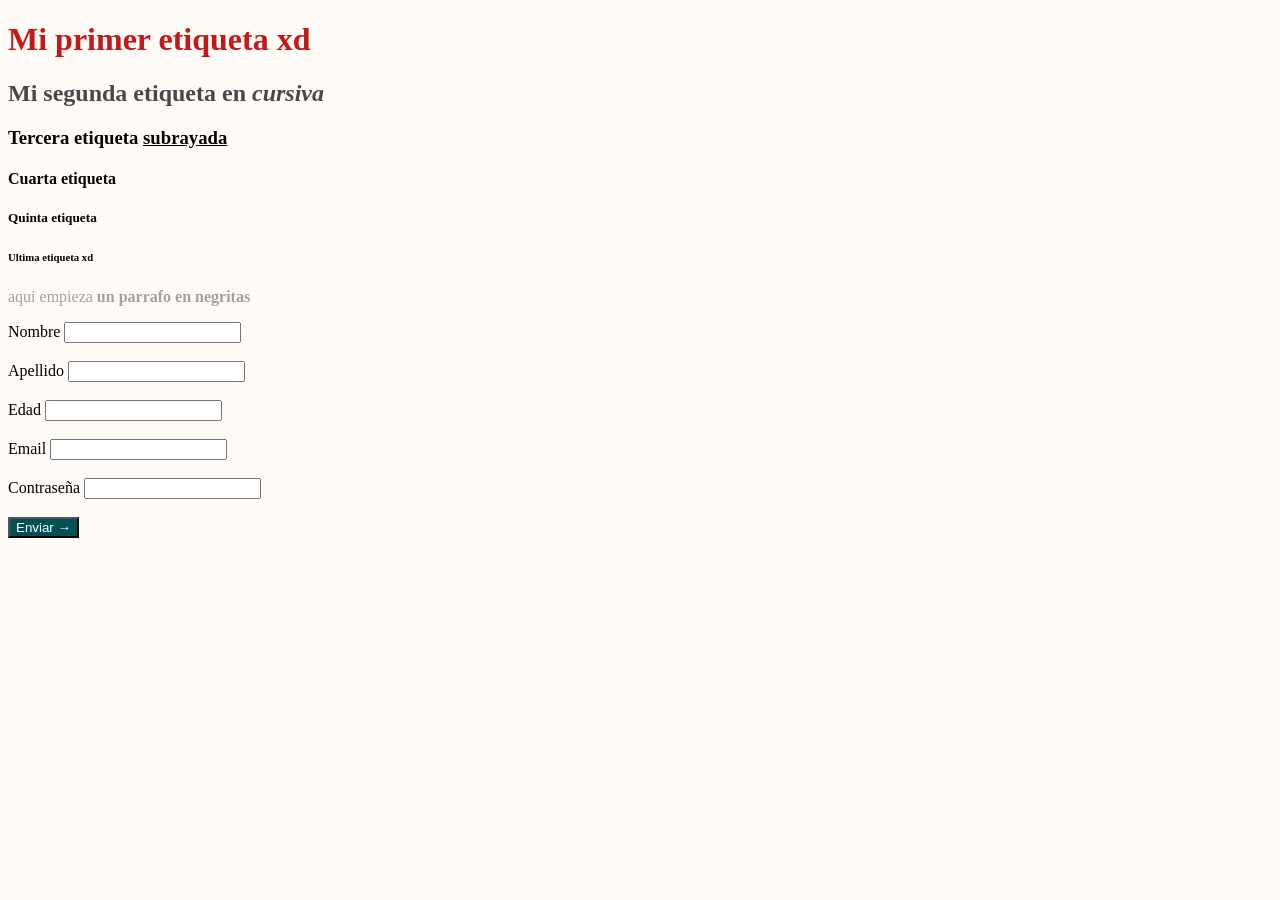
==== index.html @ 4a9c549a "cambios" ====
<!DOCTYPE html>
<html lang="en">
<head>
    <meta charset="UTF-8">
    <meta http-equiv="X-UA-Compatible" content="IE=edge">
    <meta name="viewport" content="width=device-width, initial-scale=1.0">
    <title>Documento gg</title>
    <link rel="stylesheet" href="/styles.css">
</head>
<body>
    <h1>Mi primer etiqueta xd</h1>

    <h2>
        Mi segunda etiqueta en <i>cursiva</i>
    </h2>
    <h3>
        Tercera etiqueta <u>subrayada</u>
    </h3>
    <h4>
        Cuarta etiqueta
    </h4>
    <h5>
        Quinta etiqueta
    </h5>
    <h6>
        Ultima etiqueta xd
    </h6>
    <p>aqui empieza <b>un parrafo en negritas</b></p>
    <!-- <input type="text"> <br> <br> -->
    <form action="">
        Nombre <input type="text"> <br> <br>
        Apellido <input type="text"> <br> <br>
        Edad <input type="number"> <br> <br>
        Email <input type="email"> <br> <br>
        Contraseña <input type="password"> <br> <br>  
        <button type="submit"> Enviar &rarr;</button> <br> <br>
        <img src="https://getmatcha.com/wp-content/themes/getmatcha/img/capterra.png" alt=""> 
    </form>
    
</body>
</html>
---- styles.css ----
h1 {
    color: #c51818;
}
h2 {
    color: #46484c;
}
p {
    color: #8b8b8bcc;
}

button {
    color: #fff;
    background: #025157;
}

body {
    background-color: #fffbf7;
}
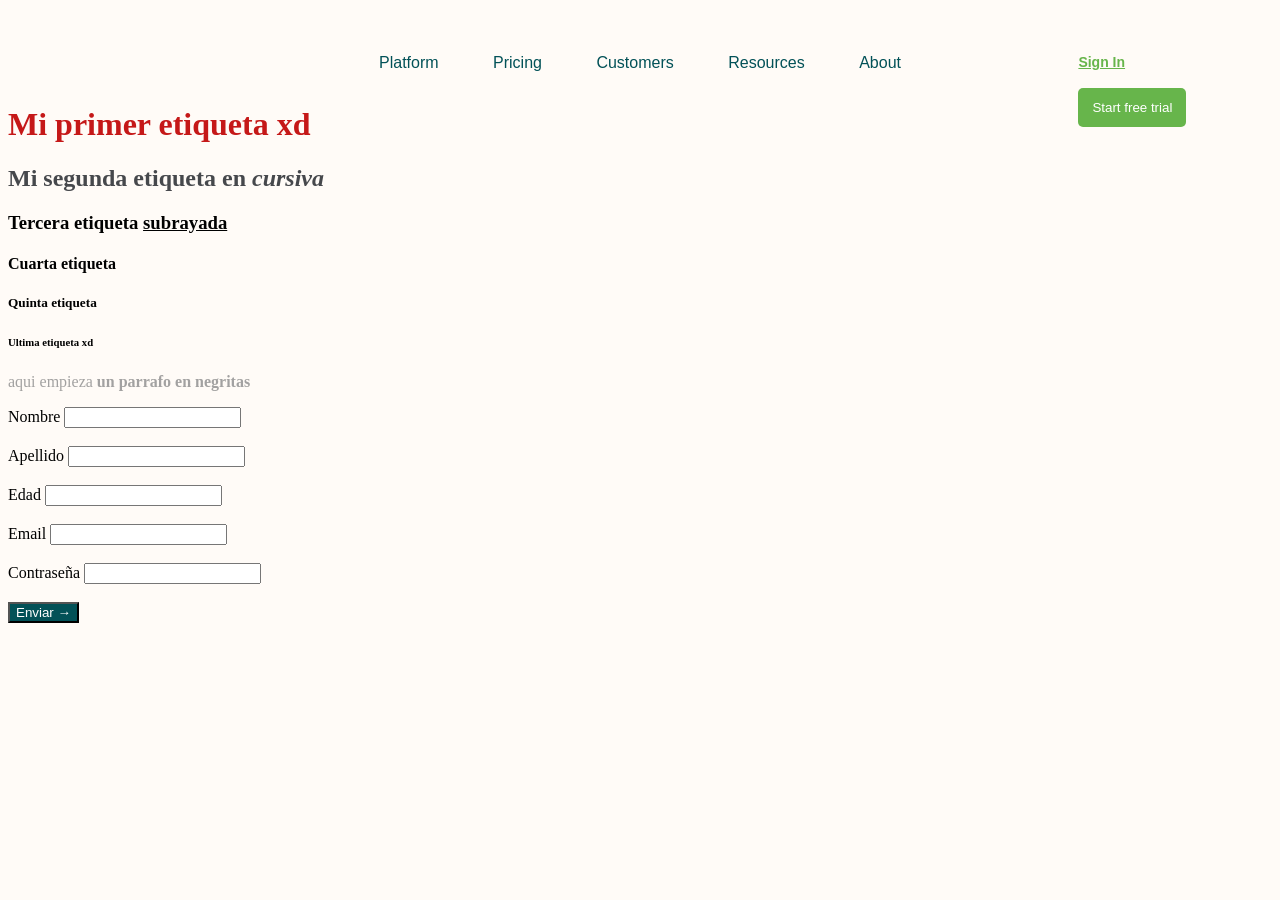
==== commit 88a22a38: "sesion 2" ====
--- a/index.html
+++ b/index.html
@@ -1,13 +1,34 @@
 <!DOCTYPE html>
 <html lang="en">
+
 <head>
     <meta charset="UTF-8">
     <meta http-equiv="X-UA-Compatible" content="IE=edge">
     <meta name="viewport" content="width=device-width, initial-scale=1.0">
     <title>Documento gg</title>
-    <link rel="stylesheet" href="/styles.css">
+    <link rel="stylesheet" href="./styles.css">
+
 </head>
+
 <body>
+    <header class="header">
+        <a href="/index.html" class="logo">
+            <img src="https://getmatcha.com/wp-content/themes/getmatcha/img/footer_logo.svg" alt="">
+        </a>
+        <nav class="navbar"
+            <ul>
+                <li class="menu">Platform</li>
+                <li class="menu">Pricing</li>
+                <li class="menu">Customers</li>
+                <li class="menu">Resources</li>
+                <li class="menu">About</li>
+            </ul>
+        </nav>
+        <div class="actions">
+            <a href="./login">Sign In</a>
+            <button>Start free trial</button>
+        </div>
+    </header>
     <h1>Mi primer etiqueta xd</h1>
 
     <h2>
@@ -32,10 +53,11 @@
         Apellido <input type="text"> <br> <br>
         Edad <input type="number"> <br> <br>
         Email <input type="email"> <br> <br>
-        Contraseña <input type="password"> <br> <br>  
+        Contraseña <input type="password"> <br> <br>
         <button type="submit"> Enviar &rarr;</button> <br> <br>
-        <img src="https://getmatcha.com/wp-content/themes/getmatcha/img/capterra.png" alt=""> 
+        <img src="https://getmatcha.com/wp-content/themes/getmatcha/img/capterra.png" alt="">
     </form>
-    
+
 </body>
+
 </html>
--- a/styles.css
+++ b/styles.css
@@ -16,3 +16,55 @@
 body {
     background-color: #fffbf7;
 }
+.header {
+    margin: 40px 20px 0 20px;
+    font-size: 0;
+    height: 45px;
+}
+  li{
+      display: inline;
+  }
+  .header > * {
+      display: inline-block;
+      font-size: 16px;
+      vertical-align: middle;
+      height: 45px;
+      line-height: 45px;
+      font-family: sans-serif;
+  }
+.logo{
+    width: 15%;
+}
+.navbar{
+    width: 70%;
+    text-align: center;
+    color: #025157;
+    font-weight: 500;
+}
+.menu {
+    display: inline;
+    margin-right: 25px;
+    margin-left: 25px;
+    color: #025157;
+  }
+.actions{
+    width: 15%;
+    text-align: left;
+    font-size: 14px;
+    font-weight: 700;
+}
+.actions > * {
+    margin-right: 10px;
+    margin-left: 10px;
+  }
+  .actions a {
+    color: #67b54b;
+  }
+  
+  .actions button {
+    color: white;
+    background-color: #67b54b;
+    padding: 12px 14px 12px 14px;
+    border: 0;
+    border-radius: 5px;
+  }
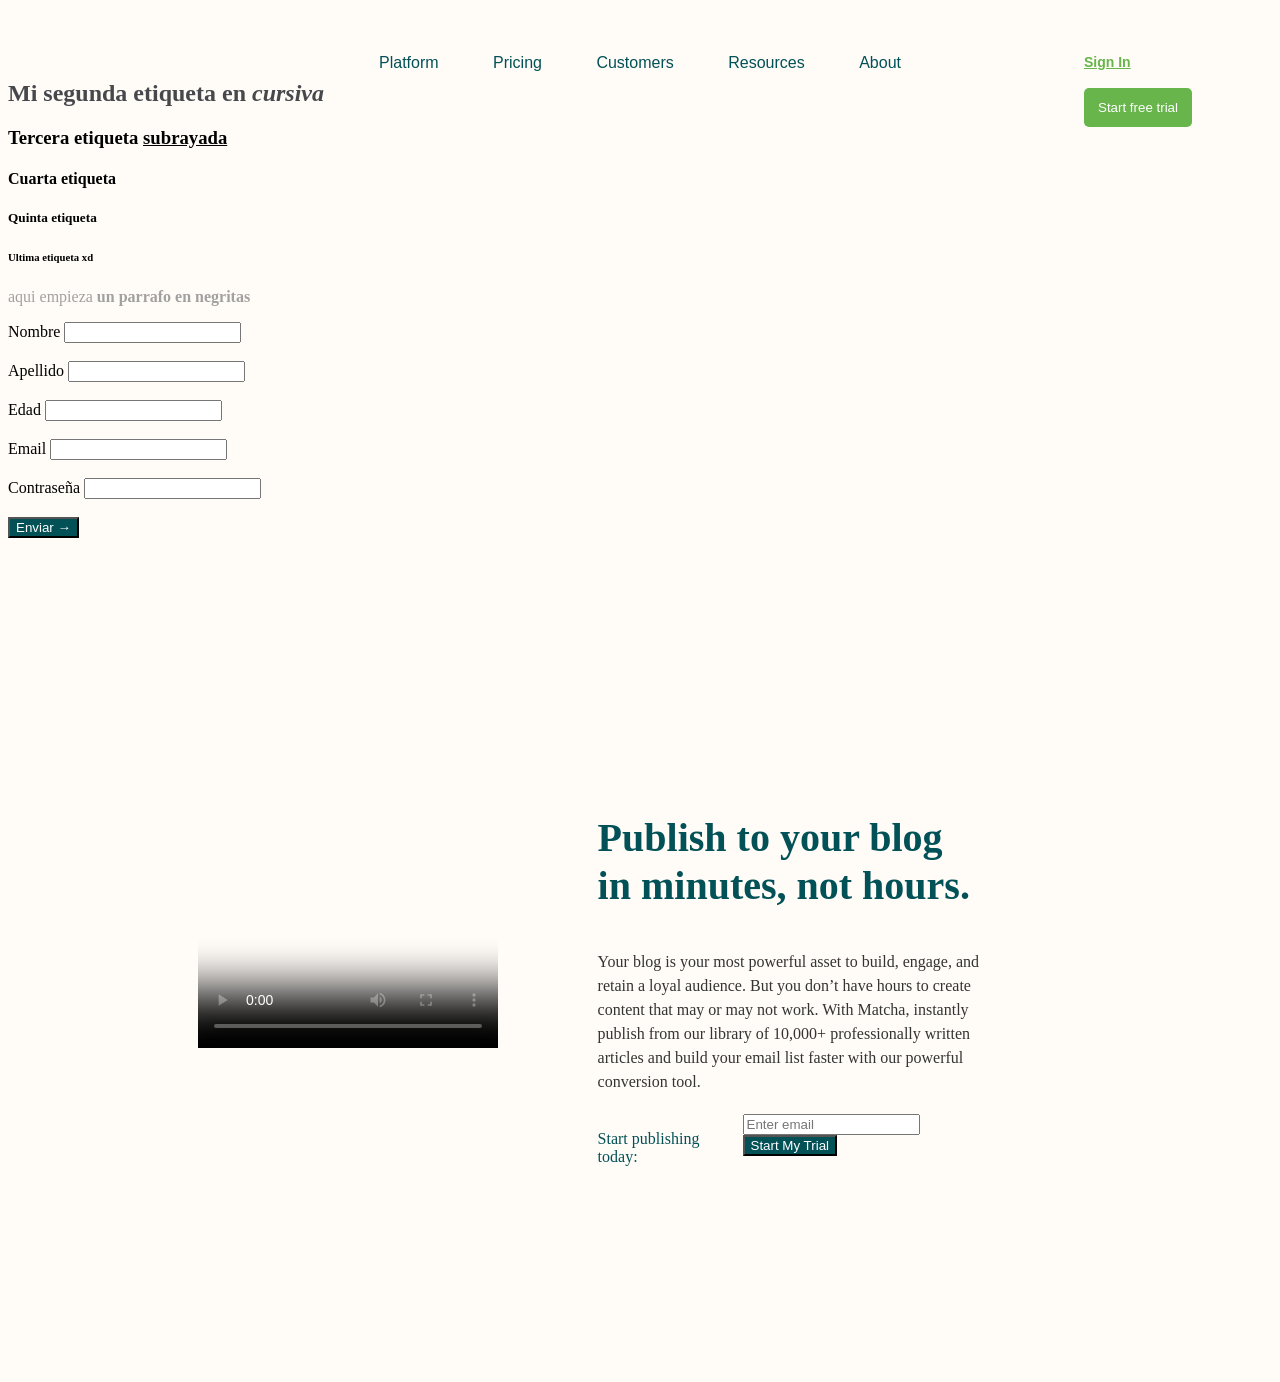
==== commit e9bab3c7: "video" ====
--- a/index.html
+++ b/index.html
@@ -11,24 +11,25 @@
 </head>
 
 <body>
-    <header class="header">
-        <a href="/index.html" class="logo">
-            <img src="https://getmatcha.com/wp-content/themes/getmatcha/img/footer_logo.svg" alt="">
-        </a>
-        <nav class="navbar"
-            <ul>
+    <section class="fixed-header">
+        <header class="header">
+            <a href="/index.html" class="logo">
+                <img src="https://getmatcha.com/wp-content/themes/getmatcha/img/footer_logo.svg" alt="">
+            </a>
+            <nav class="navbar" <ul>
                 <li class="menu">Platform</li>
                 <li class="menu">Pricing</li>
                 <li class="menu">Customers</li>
                 <li class="menu">Resources</li>
                 <li class="menu">About</li>
-            </ul>
-        </nav>
-        <div class="actions">
-            <a href="./login">Sign In</a>
-            <button>Start free trial</button>
-        </div>
-    </header>
+                </ul>
+            </nav>
+            <div class="actions">
+                <a href="./login">Sign In</a>
+                <button>Start free trial</button>
+            </div>
+        </header>
+    </section>
     <h1>Mi primer etiqueta xd</h1>
 
     <h2>
@@ -57,6 +58,38 @@
         <button type="submit"> Enviar &rarr;</button> <br> <br>
         <img src="https://getmatcha.com/wp-content/themes/getmatcha/img/capterra.png" alt="">
     </form>
+    <section class="videopub">
+        <article class="video">
+            <video controls
+                poster="https://upload.wikimedia.org/wikipedia/commons/thumb/a/a6/Anonymous_emblem.svg/245px-Anonymous_emblem.svg.png"
+                src="https://cdn.videvo.net/videvo_files/video/premium/video0036/small_watermarked/computer_code00_preview.mp4
+    ">
+                <source type="video/webm"
+                    src="https://cdn.videvo.net/videvo_files/video/premium/video0036/small_watermarked/computer_code00_preview.webm" />
+                <source type="video/mp4"
+                    src="https://cdn.videvo.net/videvo_files/video/premium/video0036/small_watermarked/computer_code00_preview.mp4" />
+            </video>
+            <img src="https://getmatcha.com/wp-content/themes/getmatcha/img/see_how_it_works.png" alt="" />
+        </article>
+
+        <article class="publish">
+            <h3>Publish to your blog in minutes, not hours.</h3>
+            <p>
+                Your blog is your most powerful asset to build, engage, and retain a loyal
+                audience. But you don’t have hours to create content that may or may not
+                work. With Matcha, instantly publish from our library of 10,000+
+                professionally written articles and build your email list faster with our
+                powerful conversion tool.
+            </p>
+            <form>
+                <p>Start publishing today:</p>
+                <div>
+                    <input type="text" placeholder="Enter email" />
+                    <button>Start My Trial</button>
+                </div>
+            </form>
+        </article>
+    </section>
 
 </body>
 
--- a/styles.css
+++ b/styles.css
@@ -67,4 +67,56 @@
     padding: 12px 14px 12px 14px;
     border: 0;
     border-radius: 5px;
-  }+  }
+
+  .videopub{
+      display: flex;
+      width: 70%;
+      margin: 100px auto;
+      align-items: center;
+  }
+  .publish {
+    margin: 100px;
+  }
+  .publish h3 {
+    font-family: "Alegreya", serif;
+    font-size: 40px;
+    line-height: 48px;
+    color: #025157;
+  }
+  
+  .publish > p {
+    font-size: 16px;
+    color: #343434;
+    line-height: 1.5;
+    margin-bottom: 20px;
+  }
+  
+  .publish > form {
+    display: flex;
+  }
+  
+  .publish > form p {
+    color: #025157;
+    margin-right: 18px;
+  }
+
+  .video {
+    display: flex;
+    flex-direction: column;
+    align-items: center;
+  }
+  
+  .video img {
+    width: 120px;
+    margin-top: 10px;
+  }
+  
+  .fixed-header {
+    position: fixed;
+    top: 0;
+    left: 0;
+    right: 0;
+    background-color: #fffbf7;
+  }
+  
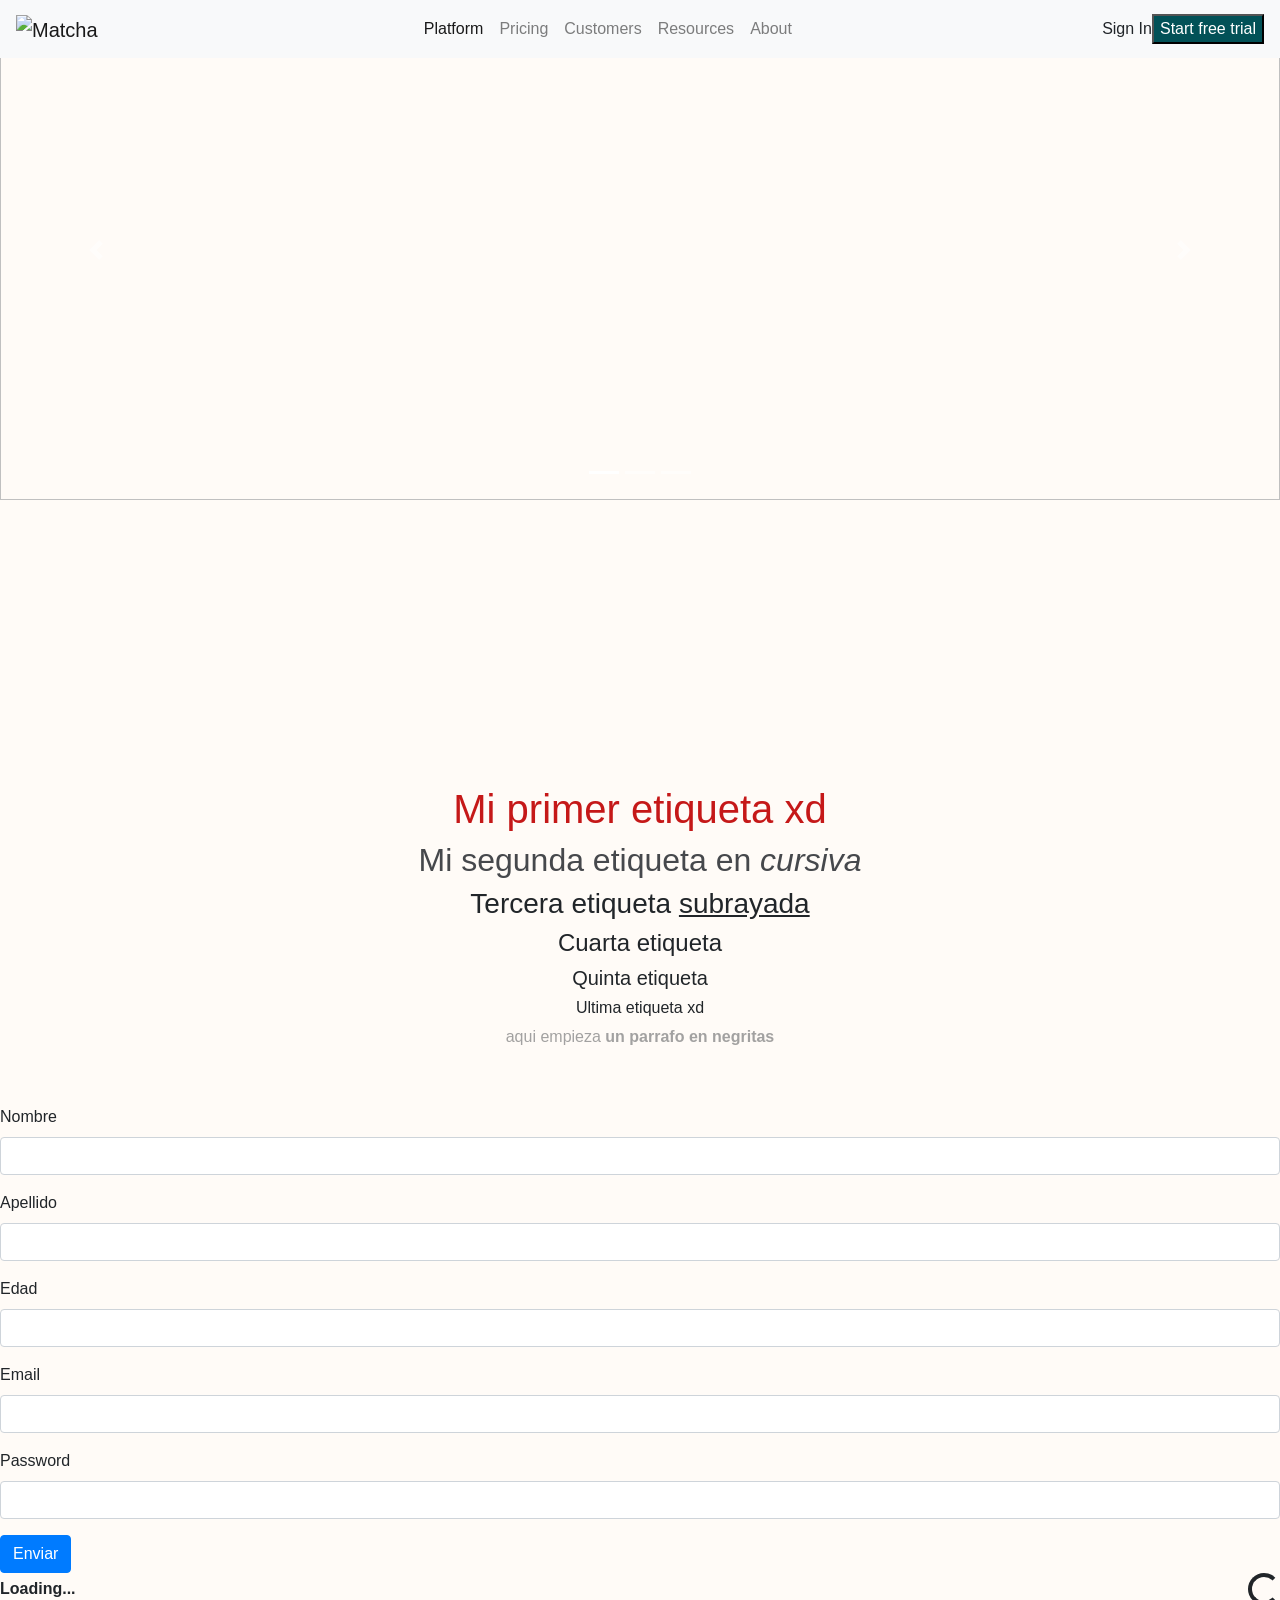
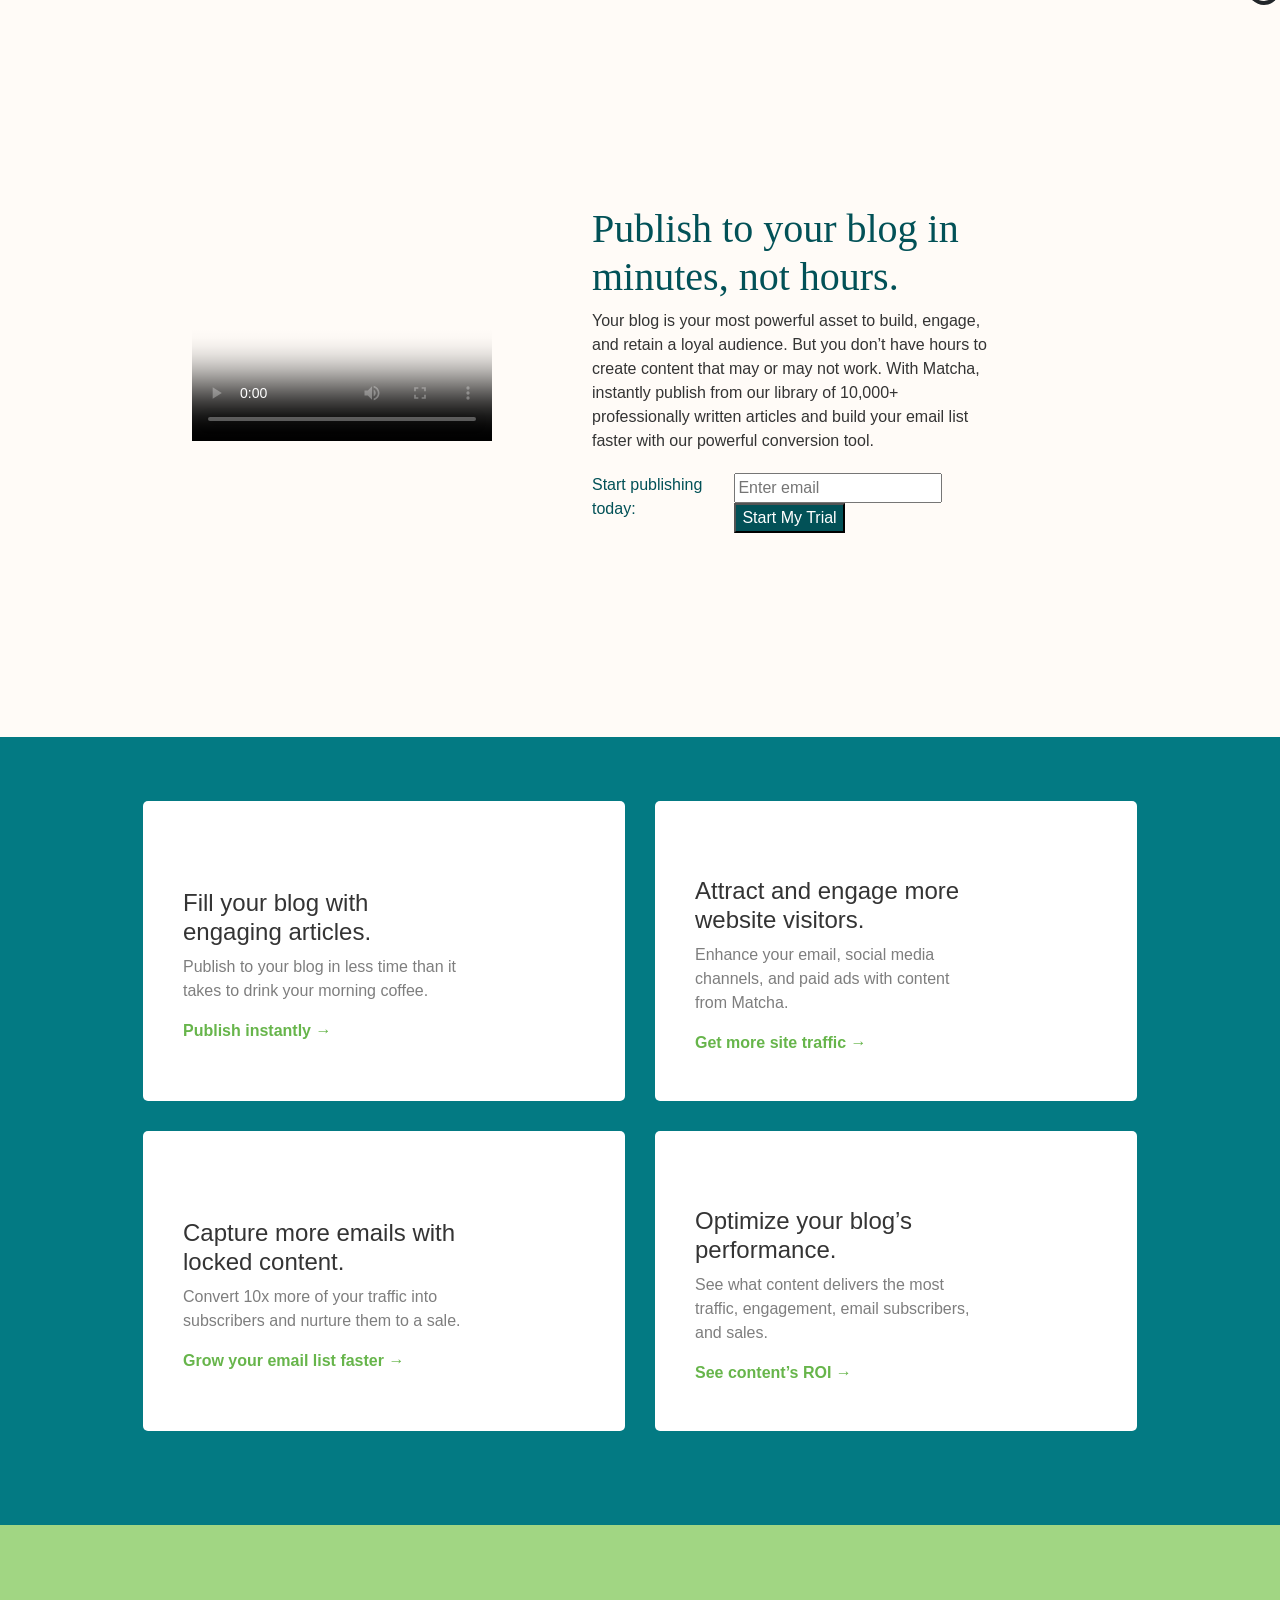
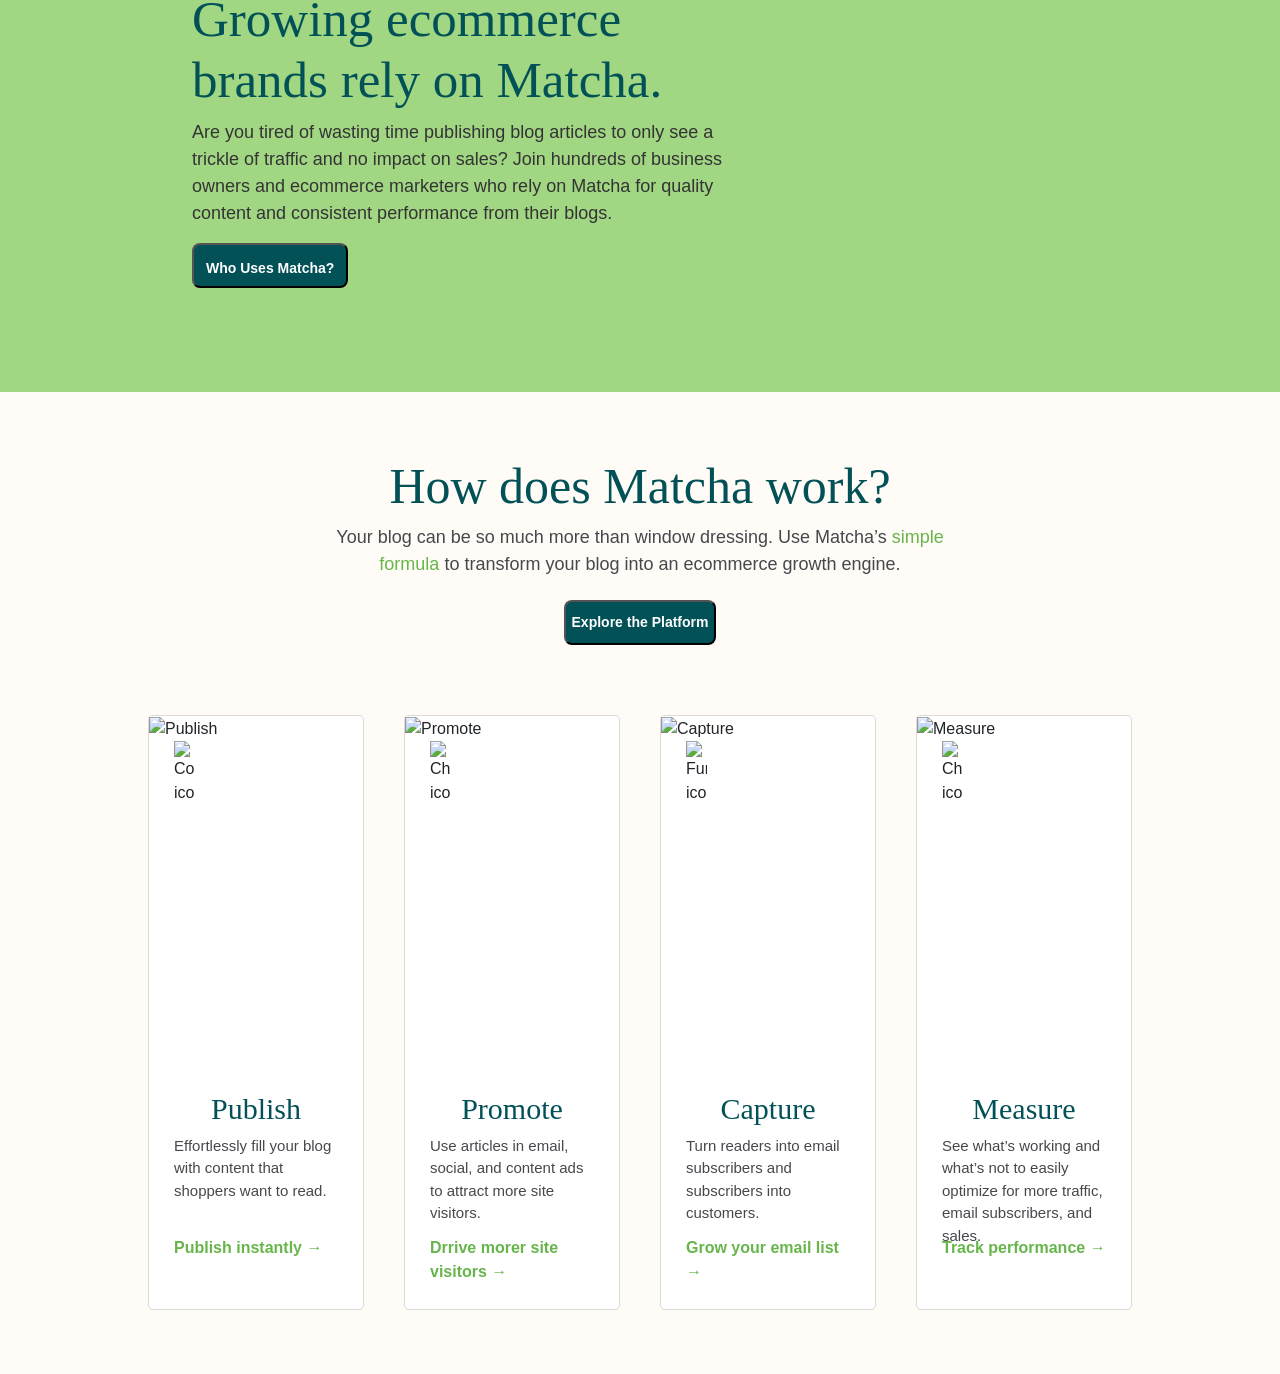
==== commit fac075a0: "template" ====
--- a/index.html
+++ b/index.html
@@ -2,16 +2,19 @@
 <html lang="en">
 
 <head>
-    <meta charset="UTF-8">
-    <meta http-equiv="X-UA-Compatible" content="IE=edge">
-    <meta name="viewport" content="width=device-width, initial-scale=1.0">
-    <title>Documento gg</title>
-    <link rel="stylesheet" href="./styles.css">
+  <meta charset="UTF-8">
+  <meta http-equiv="X-UA-Compatible" content="IE=edge">
+  <meta name="viewport" content="width=device-width, initial-scale=1.0">
+  <title>Documento gg</title>
+
+  <link rel="stylesheet" href="https://cdn.jsdelivr.net/npm/bootstrap@4.6.0/dist/css/bootstrap.min.css"
+    integrity="sha384-B0vP5xmATw1+K9KRQjQERJvTumQW0nPEzvF6L/Z6nronJ3oUOFUFpCjEUQouq2+l" crossorigin="anonymous">
+  <link rel="stylesheet" href="./styles.css">
 
 </head>
 
 <body>
-    <section class="fixed-header">
+  <!-- <section class="fixed-header">
         <header class="header">
             <a href="/index.html" class="logo">
                 <img src="https://getmatcha.com/wp-content/themes/getmatcha/img/footer_logo.svg" alt="">
@@ -29,68 +32,389 @@
                 <button>Start free trial</button>
             </div>
         </header>
-    </section>
+    </section> -->
+
+
+  <nav class="navbar navbar-expand-lg navbar-light bg-light fixed-top">
+    <a class="navbar-brand" href="#">
+      <img src="https://getmatcha.com/wp-content/themes/getmatcha/img/footer_logo.svg" alt="Matcha" />
+    </a>
+    <button class="navbar-toggler" type="button" data-toggle="collapse" data-target="#navbarSupportedContent"
+      aria-controls="navbarSupportedContent" aria-expanded="false" aria-label="Toggle navigation">
+      <span class="navbar-toggler-icon"></span>
+    </button>
+
+    <div class="collapse navbar-collapse" id="navbarSupportedContent">
+      <ul class="navbar-nav mx-auto">
+        <li class="nav-item active">
+          <a class="nav-link" href="#">Platform</a>
+        </li>
+        <li class="nav-item">
+          <a class="nav-link"href="./pricing.html">Pricing</a>
+        </li>
+        <li class="nav-item">
+          <a class="nav-link" href="#">Customers</a>
+        </li>
+        <li class="nav-item">
+          <a class="nav-link" href="#">Resources</a>
+        </li>
+        <li class="nav-item">
+          <a class="nav-link" href="#">About</a>
+        </li>
+      </ul>
+      <form class="form-inline my-2 my-lg-0">
+        <a>Sign In</a>
+        <button>Start free trial</button>
+      </form>
+    </div>
+  </nav>
+
+  <div id="carouselExampleIndicators" class="carousel slide" data-ride="carousel">
+    <ol class="carousel-indicators">
+      <li data-target="#carouselExampleIndicators" data-slide-to="0" class="active"></li>
+      <li data-target="#carouselExampleIndicators" data-slide-to="1"></li>
+      <li data-target="#carouselExampleIndicators" data-slide-to="2"></li>
+    </ol>
+    <div class="carousel-inner">
+      <div class="carousel-item active">
+        <img src="https://images.freeimages.com/images/large-previews/298/sunset-1387143.jpg" class="d-block w-100"
+          alt="">
+      </div>
+      <div class="carousel-item">
+        <img
+          src="https://broadway.showtickets.com/cdn/img/articles/broadway/the-9-best-spots-to-watch-the-sunset-in-new-york-city/ST_Robinson_Sunset_600.jpg"
+          class="d-block w-100" alt="">
+      </div>
+      <div class="carousel-item">
+        <img
+          src="https://23srl238m4633xpusz2dk3vb-wpengine.netdna-ssl.com/wp-content/uploads/2021/02/sunsets-in-nyc-980x653.jpg"
+          class="d-block w-100" alt="">
+      </div>
+    </div>
+    <a class="carousel-control-prev" href="#carouselExampleIndicators" role="button" data-slide="prev">
+      <span class="carousel-control-prev-icon" aria-hidden="true"></span>
+      <span class="sr-only">Previous</span>
+    </a>
+    <a class="carousel-control-next" href="#carouselExampleIndicators" role="button" data-slide="next">
+      <span class="carousel-control-next-icon" aria-hidden="true"></span>
+      <span class="sr-only">Next</span>
+    </a>
+  </div>
+
+  <main>
     <h1>Mi primer etiqueta xd</h1>
 
     <h2>
-        Mi segunda etiqueta en <i>cursiva</i>
+      Mi segunda etiqueta en <i>cursiva</i>
     </h2>
     <h3>
-        Tercera etiqueta <u>subrayada</u>
+      Tercera etiqueta <u>subrayada</u>
     </h3>
     <h4>
-        Cuarta etiqueta
+      Cuarta etiqueta
     </h4>
     <h5>
-        Quinta etiqueta
+      Quinta etiqueta
     </h5>
     <h6>
-        Ultima etiqueta xd
+      Ultima etiqueta xd
     </h6>
     <p>aqui empieza <b>un parrafo en negritas</b></p>
-    <!-- <input type="text"> <br> <br> -->
-    <form action="">
-        Nombre <input type="text"> <br> <br>
-        Apellido <input type="text"> <br> <br>
-        Edad <input type="number"> <br> <br>
-        Email <input type="email"> <br> <br>
-        Contraseña <input type="password"> <br> <br>
-        <button type="submit"> Enviar &rarr;</button> <br> <br>
-        <img src="https://getmatcha.com/wp-content/themes/getmatcha/img/capterra.png" alt="">
+
+    <figure class="banner">
+      <img src="https://getmatcha.com/wp-content/themes/getmatcha/img/capterra.png" alt="">
+    </figure>
+  </main>
+
+  <!-- <input type="text"> <br> <br> -->
+  <article class="publishh">
+    <form>
+      <div class="form-group">
+        <label for="">Nombre</label>
+        <input type="text" class="form-control" id="" aria-describedby="">
+
+      </div>
+      <div class="form-group">
+        <label for="">Apellido</label>
+        <input type="text" class="form-control" id="" aria-describedby="">
+
+      </div>
+      <div class="form-group">
+        <label for="">Edad</label>
+        <input type="number" class="form-control" id="" aria-describedby="">
+
+      </div>
+      <div class="form-group">
+        <label for="">Email</label>
+        <input type="email" class="form-control" id="" aria-describedby="">
+
+      </div>
+      <div class="form-group">
+        <label for="">Password</label>
+        <input type="password" class="form-control" id="">
+      </div>
+      <button type="submit" class="btn btn-primary">Enviar</button>
     </form>
-    <section class="videopub">
-        <article class="video">
-            <video controls
-                poster="https://upload.wikimedia.org/wikipedia/commons/thumb/a/a6/Anonymous_emblem.svg/245px-Anonymous_emblem.svg.png"
-                src="https://cdn.videvo.net/videvo_files/video/premium/video0036/small_watermarked/computer_code00_preview.mp4
+
+    <div class="d-flex align-items-center">
+      <strong>Loading...</strong>
+      <div class="spinner-border ml-auto" role="status" aria-hidden="true"></div>
+    </div>
+  </article>
+
+
+
+  <section class="videopub">
+    <article class="video">
+      <video controls
+        poster="https://upload.wikimedia.org/wikipedia/commons/thumb/a/a6/Anonymous_emblem.svg/245px-Anonymous_emblem.svg.png"
+        src="https://cdn.videvo.net/videvo_files/video/premium/video0036/small_watermarked/computer_code00_preview.mp4
     ">
-                <source type="video/webm"
-                    src="https://cdn.videvo.net/videvo_files/video/premium/video0036/small_watermarked/computer_code00_preview.webm" />
-                <source type="video/mp4"
-                    src="https://cdn.videvo.net/videvo_files/video/premium/video0036/small_watermarked/computer_code00_preview.mp4" />
-            </video>
-            <img src="https://getmatcha.com/wp-content/themes/getmatcha/img/see_how_it_works.png" alt="" />
-        </article>
-
-        <article class="publish">
-            <h3>Publish to your blog in minutes, not hours.</h3>
-            <p>
-                Your blog is your most powerful asset to build, engage, and retain a loyal
-                audience. But you don’t have hours to create content that may or may not
-                work. With Matcha, instantly publish from our library of 10,000+
-                professionally written articles and build your email list faster with our
-                powerful conversion tool.
-            </p>
-            <form>
-                <p>Start publishing today:</p>
-                <div>
-                    <input type="text" placeholder="Enter email" />
-                    <button>Start My Trial</button>
+        <source type="video/webm"
+          src="https://cdn.videvo.net/videvo_files/video/premium/video0036/small_watermarked/computer_code00_preview.webm" />
+        <source type="video/mp4"
+          src="https://cdn.videvo.net/videvo_files/video/premium/video0036/small_watermarked/computer_code00_preview.mp4" />
+      </video>
+      <img src="https://getmatcha.com/wp-content/themes/getmatcha/img/see_how_it_works.png" alt="" />
+    </article>
+
+    <article class="publish">
+      <h3>Publish to your blog in minutes, not hours.</h3>
+      <p>
+        Your blog is your most powerful asset to build, engage, and retain a loyal
+        audience. But you don’t have hours to create content that may or may not
+        work. With Matcha, instantly publish from our library of 10,000+
+        professionally written articles and build your email list faster with our
+        powerful conversion tool.
+      </p>
+      <form class="signup-form">
+        <p>Start publishing today:</p>
+        <div>
+          <input type="text" placeholder="Enter email" required />
+          <button type="submit">Start My Trial</button>
+        </div>
+      </form>
+    </article>
+  </section>
+
+  <section class="features">
+    <article class="feature-card">
+      <div class="feature-content">
+        <figure>
+          <img src="https://getmatcha.com/wp-content/themes/getmatcha/img/icon_publish.png" alt="" />
+        </figure>
+        <h3>Fill your blog with engaging articles.</h3>
+        <p>
+          Publish to your blog in less time than it takes to drink your
+          morning coffee.
+        </p>
+        <a href="">Publish instantly →</a>
+      </div>
+      <div class="feature-image">
+        <figure>
+          <img src="https://getmatcha.com/wp-content/themes/getmatcha/img/image_publish.png" alt="" />
+        </figure>
+      </div>
+    </article>
+    <article class="feature-card">
+      <div class="feature-content">
+        <figure>
+          <img src="https://getmatcha.com/wp-content/themes/getmatcha/img/icon_site_traffic.png" alt="" />
+        </figure>
+        <h3>Attract and engage more website visitors.</h3>
+        <p>
+          Enhance your email, social media channels, and paid ads with content
+          from Matcha.
+        </p>
+        <a href="">Get more site traffic →</a>
+      </div>
+      <div class="feature-image">
+        <figure>
+          <img src="https://getmatcha.com/wp-content/themes/getmatcha/img/image_site_traffic.png" alt="" />
+        </figure>
+      </div>
+    </article>
+    <article class="feature-card">
+      <div class="feature-content">
+        <figure>
+          <img src="https://getmatcha.com/wp-content/themes/getmatcha/img/icon_capture.png" alt="" />
+        </figure>
+        <h3>Capture more emails with locked content.</h3>
+        <p>
+          Convert 10x more of your traffic into subscribers and nurture them
+          to a sale.
+        </p>
+        <a href="">Grow your email list faster →</a>
+      </div>
+      <div class="feature-image">
+        <figure>
+          <img src="https://getmatcha.com/wp-content/themes/getmatcha/img/image_capture.png" alt="" />
+        </figure>
+      </div>
+    </article>
+    <article class="feature-card">
+      <div class="feature-content">
+        <figure>
+          <img src="https://getmatcha.com/wp-content/themes/getmatcha/img/icon_roi.png" alt="" />
+        </figure>
+        <h3>Optimize your blog’s performance.</h3>
+        <p>
+          See what content delivers the most traffic, engagement, email
+          subscribers, and sales.
+        </p>
+        <a href="">See content’s ROI →</a>
+      </div>
+      <div class="feature-image">
+        <figure>
+          <img src="https://getmatcha.com/wp-content/themes/getmatcha/img/image_roi.png" alt="" />
+        </figure>
+      </div>
+    </article>
+  </section>
+
+
+
+
+  <section class="success-stories">
+    <article class="overview">
+      <h2>Growing ecommerce brands rely on Matcha.</h2>
+      <p>
+        Are you tired of wasting time publishing blog articles to only see a
+        trickle of traffic and no impact on sales? Join hundreds of business
+        owners and ecommerce marketers who rely on Matcha for quality content
+        and consistent performance from their blogs.
+      </p>
+      <button>
+        Who Uses Matcha?
+      </button>
+      <figure>
+        <img src="https://getmatcha.com/wp-content/uploads/2019/09/brands_group.png" alt="">
+      </figure>
+    </article>
+    <article class="stories-carousel">
+      <div id="carouselExampleFade" class="carousel slide carousel-fade pointer-event" data-ride="carousel">
+        <div class="carousel-inner">
+          <div class="carousel-item">
+            <div class="card">
+              <div class="card-media">
+                <figure>
+                  <img src="https://getmatcha.com/wp-content/uploads/2019/05/profile-headshot-square.png" alt="">
+
+                </figure>
+                <div class="company">
+                  <img src="https://getmatcha.com/wp-content/uploads/2019/05/everly_logo_blue_v3_x60@2x.png" alt="">
                 </div>
-            </form>
-        </article>
-    </section>
-
+              </div>
+              <div class="card-body">
+                <h4>Everly</h4>
+                <h3>
+                  Early-Stage CPG Brand Increases Lead Conversion 20x,
+                  Ecommerce Revenue 20%
+                </h3>
+                <div class="results">
+                  <img src="https://getmatcha.com/wp-content/themes/getmatcha/img/icon_cart.png" alt="Cart icon">
+                  <p>22% of monthly revenue influenced by content</p>
+                </div>
+              </div>
+              <div class="card-footer">
+                <button>See Case Study</button>
+              </div>
+            </div>
+          </div>
+        </div>
+
+      </div>
+    </article>
+  </section>
+
+
+  <section class="how-does-it-work">
+    <h2 class="title">How does Matcha work?</h2>
+    <p class="description">
+      Your blog can be so much more than window dressing. Use Matcha’s
+      <a href="">simple formula</a> to transform your blog into an ecommerce
+      growth engine.
+    </p>
+    <button>Explore the Platform</button>
+    <div class="steps">
+      <article class="card-step">
+        <div class="card-step-image">
+          <img src="https://getmatcha.com/wp-content/themes/getmatcha/img/ill-publish.png" alt="Publish"
+            class="card-step-bg">
+          <img src="https://getmatcha.com/wp-content/themes/getmatcha/img/icon_content.png" alt="Content icon"
+            class="card-step-icon">
+        </div>
+        <div class="card-step-body">
+          <h3>Publish</h3>
+          <p>
+            Effortlessly fill your blog with content that shoppers want to
+            read.
+          </p>
+          <a href="">Publish instantly →</a>
+        </div>
+      </article>
+      <article class="card-step">
+        <div class="card-step-image">
+          <img src="https://getmatcha.com/wp-content/themes/getmatcha/img/ill-promote.png" alt="Promote"
+            class="card-step-bg">
+          <img src="https://getmatcha.com/wp-content/themes/getmatcha/img/icon_channels.png" alt="Channels icon"
+            class="card-step-icon">
+        </div>
+        <div class="card-step-body">
+          <h3>Promote</h3>
+          <p>
+            Use articles in email, social, and content ads to attract more
+            site visitors.
+          </p>
+          <a href="">Drrive morer site visitors →</a>
+        </div>
+      </article>
+      <article class="card-step">
+        <div class="card-step-image">
+          <img src="https://getmatcha.com/wp-content/themes/getmatcha/img/ill-capture.png" alt="Capture"
+            class="card-step-bg">
+          <img src="https://getmatcha.com/wp-content/themes/getmatcha/img/icon_funnel.png" alt="Funnel icon"
+            class="card-step-icon">
+        </div>
+        <div class="card-step-body">
+          <h3>Capture</h3>
+          <p>
+            Turn readers into email subscribers and subscribers into
+            customers.
+          </p>
+          <a href="">Grow your email list →</a>
+        </div>
+      </article>
+      <article class="card-step">
+        <div class="card-step-image">
+          <img src="https://getmatcha.com/wp-content/themes/getmatcha/img/ill-measure.png" alt="Measure"
+            class="card-step-bg">
+          <img src="https://getmatcha.com/wp-content/themes/getmatcha/img/icon_chart.png" alt="Chart icon"
+            class="card-step-icon">
+        </div>
+        <div class="card-step-body">
+          <h3>Measure</h3>
+          <p>
+            See what’s working and what’s not to easily optimize for more
+            traffic, email subscribers, and sales.
+          </p>
+          <a href="">Track performance →</a>
+        </div>
+      </article>
+    </div>
+  </section>
+
+
+<script src="https://code.jquery.com/jquery-3.4.1.slim.min.js"
+integrity="sha384-J6qa4849blE2+poT4WnyKhv5vZF5SrPo0iEjwBvKU7imGFAV0wwj1yYfoRSJoZ+n"
+crossorigin="anonymous"></script>
+<script src="https://cdn.jsdelivr.net/npm/popper.js@1.16.0/dist/umd/popper.min.js"
+integrity="sha384-Q6E9RHvbIyZFJoft+2mJbHaEWldlvI9IOYy5n3zV9zzTtmI3UksdQRVvoxMfooAo"
+crossorigin="anonymous"></script>
+<script src="https://stackpath.bootstrapcdn.com/bootstrap/4.4.1/js/bootstrap.min.js"
+integrity="sha384-wfSDF2E50Y2D1uUdj0O3uMBJnjuUD4Ih7YwaYd1iqfktj0Uod8GCExl3Og8ifwB6"
+crossorigin="anonymous"></script>
+<script src="./app.js">
+</script>
 </body>
-
 </html>
--- a/styles.css
+++ b/styles.css
@@ -9,12 +9,16 @@
 }
 
 button {
-    color: #fff;
-    background: #025157;
+  color: #fff;
+  background: #025157;
 }
 
 body {
     background-color: #fffbf7;
+}
+main{
+  margin-top: 285px;
+  text-align: center;
 }
 .header {
     margin: 40px 20px 0 20px;
@@ -34,13 +38,20 @@
   }
 .logo{
     width: 15%;
-}
-.navbar{
+    
+}
+
+.carousel-inner > .carousel-item > img {
+   width:100%; 
+   height:500px; 
+  }
+
+/* .navbar{
     width: 70%;
     text-align: center;
     color: #025157;
     font-weight: 500;
-}
+} */
 .menu {
     display: inline;
     margin-right: 25px;
@@ -100,6 +111,67 @@
     color: #025157;
     margin-right: 18px;
   }
+  
+
+  .features {
+    background-color: #037a83;
+    padding: 5% 10%;
+    display: grid;
+    grid-template: repeat(2, 330px) / repeat(2, 1fr);
+  }
+  
+  .features .feature-card {
+    margin-bottom: 30px;
+    margin-left: 15px;
+    margin-right: 15px;
+    background-color: #fff;
+    border-radius: 5px;
+    display: flex;
+    align-items: center;
+    overflow: hidden;
+  }
+  
+  .features .feature-card .feature-content {
+    padding: 30px 20px 40px 40px;
+    flex: 2;
+  }
+  
+  .features .feature-card .feature-content img {
+    width: 60px;
+  }
+  
+  .features .feature-card .feature-content h3 {
+    font-size: 24px;
+    color: #343434;
+    font-weight: 400;
+  }
+  
+  .features .feature-card .feature-content p {
+    font-size: 16px;
+    color: #7e7e7e;
+    font-weight: 400;
+  }
+  
+  .features .feature-card .feature-content a {
+    font-size: 16px;
+    color: #67b54b;
+    font-weight: 600;
+  }
+  
+  .features .feature-card .feature-image {
+    flex: 1;
+    width: 40%;
+    position: relative;
+    right: -10px;
+    height: 80%;
+  }
+  
+  .features .feature-card .feature-image figure,
+  .features .feature-card .feature-image img {
+    margin-top: 0;
+    height: 100%;
+  }
+
 
   .video {
     display: flex;
@@ -118,5 +190,398 @@
     left: 0;
     right: 0;
     background-color: #fffbf7;
-  }
-  +    
+    z-index: 1030;
+  }
+  /* .grow {
+    background-color: #a1d683;
+    padding: 5% 15%;
+    display: flex;
+    align-items: center;
+    justify-content: space-around;
+  }
+  .grow .sum {
+    flex: 2;
+    padding-right: 90px;
+  }
+
+  .grow .sum h2 {
+    font-family: "Alegreya", serif;
+    font-size: 51px;
+    line-height: 61px;
+    color: #025157;
+  }
+  .grow .sum p {
+    color: #343434;
+    font-size: 18px;
+    line-height: 1.5;
+    margin-bottom: 1rem;
+  }
+  
+  .grow .sum button {
+    font-size: 14px;
+    padding: 12px 12px 6px 12px;
+    border-radius: 8px;
+    height: 45px;
+    font-weight: 600;
+    margin-left: 0;
+  }
+  .grow .sum img {
+    width: 500px;
+    max-width: 100%;
+  }
+
+  .grow .carousel .card {
+    max-width: 370px;
+    width: 100%;
+    background-color: #fff;
+    border-radius: 10px;
+  }
+  
+  .grow .carousel .card .card-foto img {
+    width: 100%;
+    max-height: 16vw;
+    border-top-left-radius: 10px;
+    border-top-right-radius: 10px;
+  }
+  
+  .grow .carousel .card .card-foto figure {
+    margin-top: 0;
+  }
+  .grow .carousel .card .card-body h4 {
+    color: #025157;
+    font-size: 18px;
+    font-weight: 600;
+    line-height: 20px;
+    margin-bottom: 12px;
+  }
+  
+  .grow .carousel .card .card-body h3 {
+    font-size: 25px;
+    font-weight: 400;
+    line-height: 30px;
+    margin-bottom: 20px;
+  }
+  .grow .carousel .card .card-footer button {
+    display: block;
+    margin-left: 0;
+    border-radius: 5px;
+    font-size: 13;
+    font-weight: 600;
+    padding: 12px 20px;
+    width: 100%;
+  }
+  .grow .carousel .card .card-body .result img {
+    width: 26px;
+    margin-right: 20px;
+} */
+.success-stories {
+  background-color: #a1d683;
+  padding: 5% 15%;
+  display: flex;
+  align-items: center;
+  justify-content: space-around;
+}
+
+.success-stories .overview {
+  flex: 2;
+  padding-right: 100px;
+}
+
+.success-stories .overview h2 {
+  font-family: "Alegreya", serif;
+  font-size: 51px;
+  line-height: 61px;
+  color: #025157;
+}
+
+.success-stories .overview p {
+  color: #343434;
+  font-size: 18px;
+  line-height: 1.5;
+  margin-bottom: 1rem;
+}
+
+.success-stories .overview button {
+  font-size: 14px;
+  padding: 12px 12px 6px 12px;
+  border-radius: 8px;
+  height: 45px;
+  font-weight: 600;
+  margin-left: 0;
+}
+
+.success-stories .overview img {
+  width: 500px;
+  max-width: 100%;
+}
+
+.success-stories .stories-carousel {
+  flex: 1;
+}
+
+.success-stories .stories-carousel .carousel-indicators {
+  position: unset;
+}
+
+.success-stories .stories-carousel .card {
+  max-width: 370px;
+  width: 100%;
+  background-color: #fff;
+  border-radius: 10px;
+}
+
+.success-stories .stories-carousel .card .card-media img {
+  width: 100%;
+  max-height: 16vw;
+  border-top-left-radius: 10px;
+  border-top-right-radius: 10px;
+}
+
+.success-stories .stories-carousel .card .card-media figure {
+  margin-top: 0;
+}
+
+.success-stories .stories-carousel .card .card-media {
+  position: relative;
+}
+
+.success-stories .stories-carousel .card .card-media .company {
+  position: absolute;
+  bottom: -20px;
+  right: 20px;
+  width: 100px;
+  height: 100px;
+  background-color: #f9da73;
+  border-radius: 50%;
+  display: flex;
+  justify-content: center;
+  align-items: center;
+}
+
+.success-stories .stories-carousel .card .card-media .company img {
+  max-width: 75%;
+}
+
+.success-stories .stories-carousel .card .card-body,
+.success-stories .stories-carousel .card .card-footer {
+  padding: 25px;
+}
+
+.success-stories .stories-carousel .card .card-body h4 {
+  color: #025157;
+  font-size: 18px;
+  font-weight: 600;
+  line-height: 20px;
+  margin-bottom: 12px;
+}
+
+.success-stories .stories-carousel .card .card-body h3 {
+  font-size: 25px;
+  font-weight: 400;
+  line-height: 30px;
+  margin-bottom: 20px;
+}
+
+.success-stories .stories-carousel .card .card-body .results {
+  display: flex;
+  align-items: center;
+  color: #828282;
+}
+
+.success-stories .stories-carousel .card .card-body .results img {
+  width: 26px;
+  margin-right: 20px;
+}
+
+.success-stories .stories-carousel .card .card-body .results p {
+  margin-top: 0;
+}
+
+.success-stories .stories-carousel .card .card-footer {
+  margin-bottom: 20px;
+  background-color: unset;
+  border-top: unset;
+}
+
+.success-stories .stories-carousel .card .card-footer button {
+  display: block;
+  margin-left: 0;
+  border-radius: 5px;
+  font-size: 13;
+  font-weight: 600;
+  padding: 12px 20px;
+  width: 100%;
+}
+
+.how-does-it-work {
+  background-color: #fffbf7;
+  padding: 5% 10%;
+  text-align: center;
+}
+
+.how-does-it-work .title {
+  color: #025157;
+  font-size: 50px;
+  line-height: 60px;
+  font-weight: 400;
+  font-family: "Alegreya", serif;
+  margin-bottom: 8px;
+}
+
+.how-does-it-work .description {
+  max-width: 60%;
+  color: #46484c;
+  font-size: 18px;
+  font-weight: 400;
+  line-height: 1.5;
+  margin: 0 auto;
+  margin-bottom: 16px;
+}
+
+.how-does-it-work .description a {
+  color: #67b54b;
+  text-decoration: none;
+}
+
+.how-does-it-work button {
+  font-size: 14px;
+  font-weight: 600;
+  padding-top: 12px 12px 6px 12px;
+  height: 45px;
+  margin-left: 0;
+  border-radius: 8px;
+  margin-top: 6px;
+}
+
+.how-does-it-work .steps {
+  margin-top: 70px;
+  display: grid;
+  grid-template-columns: 1fr 1fr 1fr 1fr;
+}
+
+.how-does-it-work .steps .card-step {
+  background-color: #fff;
+  border: 1px solid #dadada;
+  border-radius: 5px;
+  margin-left: 20px;
+  margin-right: 20px;
+  text-align: left;
+}
+
+.how-does-it-work .steps .card-step .card-step-image {
+  position: relative;
+  height: 350px;
+}
+
+.how-does-it-work .steps .card-step .card-step-image .card-step-icon {
+  position: absolute;
+  top: 25px;
+  left: 25px;
+  width: 21px;
+}
+
+.how-does-it-work .steps .card-step .card-step-image .card-step-bg {
+  width: 100%;
+  height: 100%;
+}
+
+.how-does-it-work .steps .card-step .card-step-body {
+  padding: 25px;
+}
+
+.how-does-it-work .steps .card-step .card-step-body h3 {
+  font-size: 30px;
+  line-height: 36px;
+  font-family: "Alegreya", serif;
+  color: #025157;
+  font-weight: 400;
+  text-align: center;
+}
+
+.how-does-it-work .steps .card-step .card-step-body p {
+  font-size: 15px;
+  line-height: 1.5;
+  color: #46484c;
+  font-weight: 400;
+  height: 85px;
+  margin-bottom: 16px;
+}
+
+.how-does-it-work .steps .card-step .card-step-body a {
+  font-size: 16px;
+  line-height: 1.4;
+  color: #67b54b;
+  font-weight: 600;
+  text-decoration: none;
+}
+
+/** dispositivos móviles en vista viewport (vertical) */
+@media (max-width: 575px) {
+  body {
+    background-color: #67b54b;
+  }
+ 
+  .actions {
+    display: none;
+  }
+
+  h1 {
+    font-size: 30px;
+  }
+  main{
+    margin-top: 95px;
+  }
+
+  .banner > img {
+    width: 100%;
+  }
+
+  .publishh > form {
+    flex-direction: column;
+    display: flex;
+  }
+  .videopub{
+    flex-direction: column;
+  }
+  .video{
+    width: 100%;
+  }
+  .publish{
+    margin-top: 10px;
+  }
+  .publish > h3{
+    font-size: 25px;
+    line-height: 1.2;
+  }
+
+  .features {
+    grid-template: repeat(4, 1fr) / 1fr;
+    padding-left: 0;
+    padding-right: 0;
+  }
+  
+  .feature-image {
+    display: none;
+  }
+}
+
+/** dispositivos pequeños en vista landscape (horizontal) */
+@media (min-width: 576px) and (max-width: 767px) {
+  
+}
+
+/** dispositivos medianos (tablets) */
+@media (min-width: 768px) and (max-width: 991px) {
+  
+}
+
+/** dispositivos grandes (desktops) */
+@media (min-width: 992px) and (max-width: 1199px) {
+  
+}
+
+/** dispositivos extra grandes (monitores grandes, tvs) */
+@media (min-width: 1200px) {
+  
+}
